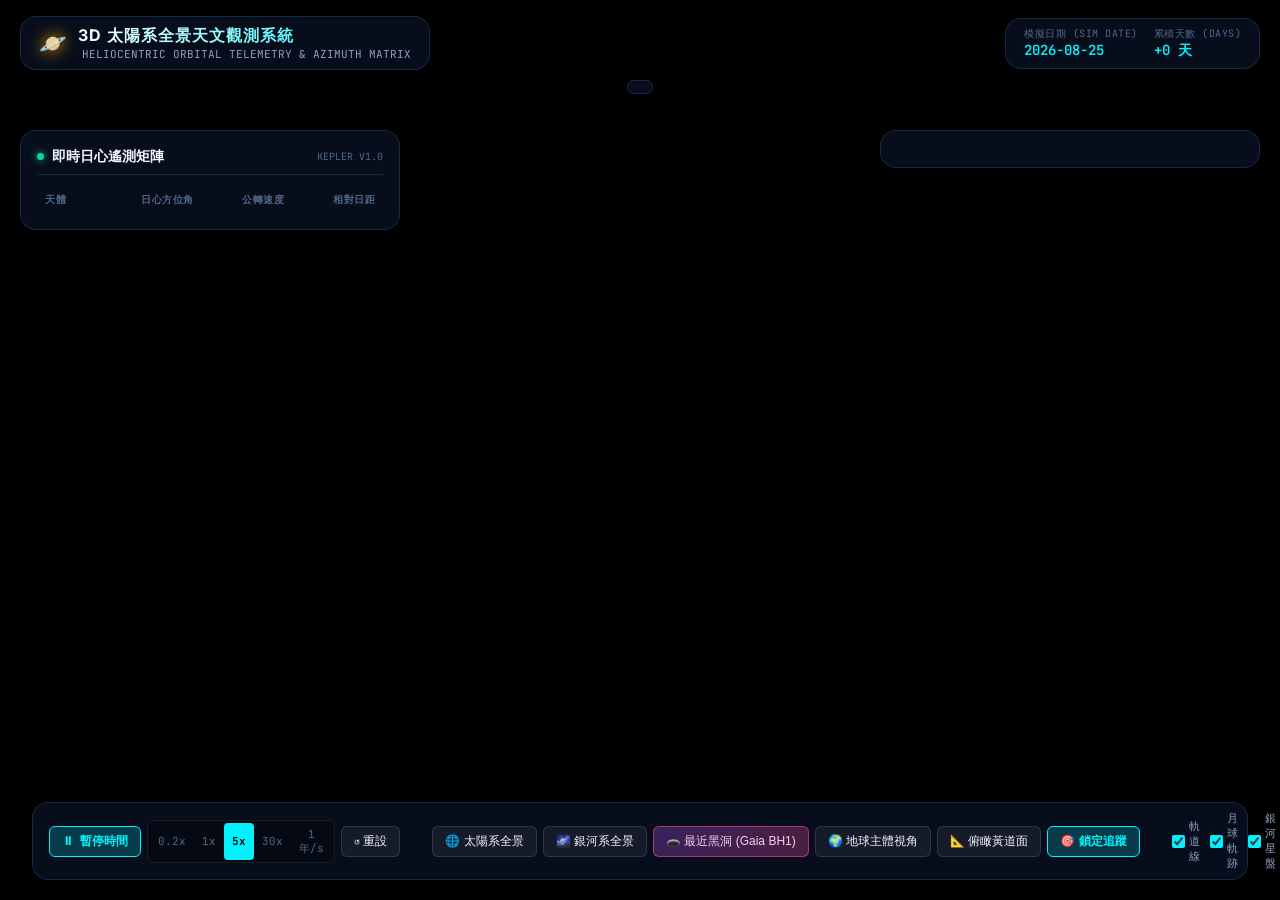
==== index.html @ bd29a531 "fix(graphics): calibrate Milky Way brightness and contrast down to deep-space cinematic aesthetic" ====
﻿<!DOCTYPE html>
<html lang="zh-TW">
<head>
  <meta charset="UTF-8">
  <meta name="viewport" content="width=device-width, initial-scale=1.0">
  <title>3D 太陽系全景互動模擬系統 - Solar System 3D Telemetry</title>
  
  <!-- Google Fonts: Inter, JetBrains Mono -->
  <link rel="preconnect" href="https://fonts.googleapis.com">
  <link rel="preconnect" href="https://fonts.gstatic.com" crossorigin>
  <link href="https://fonts.googleapis.com/css2?family=Inter:wght@300;400;600;700;800&family=JetBrains+Mono:wght@400;500;700&display=swap" rel="stylesheet">

  <link rel="stylesheet" href="css/styles.css?v=20260827_2220">

  <!-- Three.js & OrbitControls (Local offline libraries with CDN fallback) -->
  <script src="js/libs/three.min.js?v=20260827_2220"></script>
  <script src="js/libs/OrbitControls.js?v=20260827_2220"></script>
  <script>
    if (typeof THREE === 'undefined') {
      document.write('<script src="https://cdnjs.cloudflare.com/ajax/libs/three.js/r128/three.min.js"><\/script>');
      document.write('<script src="https://cdn.jsdelivr.net/npm/three@0.128.0/examples/js/controls/OrbitControls.js"><\/script>');
    }
  </script>
</head>
<body>

  <!-- 3D 渲染畫布容器 -->
  <div id="canvas-container"></div>

  <!-- 頂部資訊與遙測列 -->
  <header class="top-header">
    <div class="brand-section">
      <span class="brand-icon">🪐</span>
      <div>
        <div class="brand-title">3D 太陽系全景天文觀測系統</div>
        <div class="brand-subtitle">HELIOCENTRIC ORBITAL TELEMETRY & AZIMUTH MATRIX</div>
      </div>
    </div>

    <div class="time-telemetry-badge">
      <div class="time-item">
        <span class="time-label">模擬日期 (SIM DATE)</span>
        <span class="time-val" id="current-date-display">2026-08-25</span>
      </div>
      <div class="time-item">
        <span class="time-label">累積天數 (DAYS)</span>
        <span class="time-val" id="sim-days-display">+0 天</span>
      </div>
    </div>
  </header>

  <!-- 行星快速切換標籤列 -->
  <div class="planet-chips-bar" id="planet-chips-container">
    <!-- 由 JS 自動產生行星選取 Chips -->
  </div>

  <!-- 左側即時日心遙測矩陣 (Heliocentric Telemetry Matrix) -->
  <aside class="panel-left-telemetry" id="panel-matrix">
    <div class="panel-header">
      <div class="panel-title">
        <span class="live-indicator"></span>
        <span>即時日心遙測矩陣</span>
      </div>
      <span style="font-size: 10px; color: var(--text-dim); font-family: var(--font-mono);">KEPLER V1.0</span>
    </div>

    <div class="table-scroll-container">
      <table class="telemetry-table">
        <thead>
          <tr>
            <th>天體</th>
            <th>日心方位角</th>
            <th>公轉速度</th>
            <th>相對日距</th>
          </tr>
        </thead>
        <tbody id="telemetry-tbody">
          <!-- 由 JS 自動填入動態數據 -->
        </tbody>
      </table>
    </div>
  </aside>

  <!-- 右側天體全息詳細檔案 (Planet Inspector) -->
  <aside class="panel-right-inspector">
    <div id="planet-detail-card">
      <!-- 由 JS 動態注入選定行星卡片內容 -->
    </div>
  </aside>

  <!-- 底部懸浮控制中心 (Floating Control Dock) -->
  <nav class="bottom-dock">
    <!-- 時間控制器 -->
    <div class="dock-group">
      <button class="dock-btn active" id="btn-play-pause">
        <span class="icon">⏸</span> 暫停時間
      </button>
      <div class="speed-btn-group">
        <button class="speed-btn" data-speed="0.2">0.2x</button>
        <button class="speed-btn" data-speed="1">1x</button>
        <button class="speed-btn active" data-speed="5">5x</button>
        <button class="speed-btn" data-speed="30">30x</button>
        <button class="speed-btn" data-speed="365">1年/s</button>
      </div>
      <button class="dock-btn" id="btn-reset-time" title="重設時間至今日">
        ↺ 重設
      </button>
    </div>

    <div class="dock-divider"></div>

    <!-- 視角切換 -->
    <div class="dock-group">
      <button class="dock-btn" id="btn-view-overview">🌐 太陽系全景</button>
      <button class="dock-btn" id="btn-view-milkyway">🌌 銀河系全景</button>
      <button class="dock-btn highlight-bh" id="btn-view-bh1">🕳️ 最近黑洞 (Gaia BH1)</button>
      <button class="dock-btn" id="btn-view-earth">🌍 地球主體視角</button>
      <button class="dock-btn" id="btn-view-topdown">📐 俯瞰黃道面</button>
      <button class="dock-btn active" id="btn-view-focus">🎯 鎖定追蹤</button>
    </div>

    <div class="dock-divider"></div>

    <!-- 顯示圖層開關 -->
    <div class="dock-group layers-group">
      <label class="layer-label">
        <input type="checkbox" class="layer-toggle" data-layer="orbits" checked> 軌道線
      </label>
      <label class="layer-label">
        <input type="checkbox" class="layer-toggle" data-layer="moonOrbit" checked> 月球軌跡
      </label>
      <label class="layer-label">
        <input type="checkbox" class="layer-toggle" data-layer="milkyWay" checked> 銀河星盤
      </label>
      <label class="layer-label">
        <input type="checkbox" class="layer-toggle" data-layer="blackHoles" checked> 已知黑洞
      </label>
      <label class="layer-label">
        <input type="checkbox" class="layer-toggle" data-layer="azimuthRays" checked> 方位射線
      </label>
      <label class="layer-label">
        <input type="checkbox" class="layer-toggle" data-layer="labels" checked> 名稱標籤
      </label>
      <label class="layer-label">
        <input type="checkbox" class="layer-toggle" data-layer="eclipticGrid" checked> 黃道網格
      </label>
      <label class="layer-label">
        <input type="checkbox" class="layer-toggle" data-layer="asteroidBelt" checked> 小行星帶
      </label>
      <label class="layer-label">
        <input type="checkbox" class="layer-toggle" data-layer="comets" checked> 彗星系統
      </label>
    </div>
  </nav>

  <!-- 應用腳本鏈結 (加入版本號以強制瀏覽器更新快取) -->
  <script src="js/data.js?v=20260827_2220"></script>
  <script src="js/nasa-textures-data.js?v=20260827_2220"></script>
  <script src="js/textures.js?v=20260827_2220"></script>
  <script src="js/simulation.js?v=20260827_2220"></script>
  <script src="js/scene.js?v=20260827_2220"></script>
  <script src="js/app.js?v=20260827_2220"></script>
</body>
</html>
---- css/styles.css ----
/* ==========================================================================
   3D 太陽系互動觀測系統 - 現代航太科技視覺樣式 (Aero-Cyber Glassmorphism)
   ========================================================================== */

:root {
  --bg-space: #030712;
  --panel-bg: rgba(11, 19, 38, 0.72);
  --panel-border: rgba(64, 120, 200, 0.25);
  --panel-border-hover: rgba(0, 242, 254, 0.5);
  --accent-cyan: #00f2fe;
  --accent-blue: #4facfe;
  --accent-gold: #ffd166;
  --accent-green: #06d6a0;
  --accent-red: #ef476f;
  --text-main: #f3f6fc;
  --text-muted: #8ba2c4;
  --text-dim: #50688a;
  --font-mono: 'JetBrains Mono', 'Consolas', 'Courier New', monospace;
  --font-ui: 'Inter', -apple-system, BlinkMacSystemFont, 'Segoe UI', 'Microsoft JhengHei', sans-serif;
  --radius-sm: 6px;
  --radius-md: 10px;
  --radius-lg: 16px;
  --blur-val: blur(14px);
  --shadow-glow: 0 0 20px rgba(0, 242, 254, 0.15);
}

* {
  margin: 0;
  padding: 0;
  box-sizing: border-box;
  user-select: none;
}

body, html {
  width: 100%;
  height: 100%;
  overflow: hidden;
  background-color: var(--bg-space);
  font-family: var(--font-ui);
  color: var(--text-main);
}

#canvas-container {
  position: absolute;
  top: 0;
  left: 0;
  width: 100%;
  height: 100%;
  z-index: 1;
}

/* ==========================================================================
   頂部導覽列 (Top Header Bar)
   ========================================================================== */
.top-header {
  position: absolute;
  top: 16px;
  left: 20px;
  right: 20px;
  height: 54px;
  display: flex;
  justify-content: space-between;
  align-items: center;
  z-index: 10;
  pointer-events: none;
}

.brand-section {
  display: flex;
  align-items: center;
  gap: 12px;
  background: var(--panel-bg);
  backdrop-filter: var(--blur-val);
  border: 1px solid var(--panel-border);
  padding: 8px 18px;
  border-radius: var(--radius-lg);
  pointer-events: auto;
  box-shadow: 0 4px 20px rgba(0, 0, 0, 0.4);
}

.brand-icon {
  font-size: 22px;
  filter: drop-shadow(0 0 8px #ffaa00);
}

.brand-title {
  font-size: 16px;
  font-weight: 700;
  letter-spacing: 1px;
  background: linear-gradient(135deg, #ffffff 0%, var(--accent-cyan) 100%);
  -webkit-background-clip: text;
  -webkit-text-fill-color: transparent;
}

.brand-subtitle {
  font-size: 11px;
  color: var(--text-muted);
  font-family: var(--font-mono);
  margin-left: 4px;
}

.time-telemetry-badge {
  display: flex;
  align-items: center;
  gap: 16px;
  background: var(--panel-bg);
  backdrop-filter: var(--blur-val);
  border: 1px solid var(--panel-border);
  padding: 8px 18px;
  border-radius: var(--radius-lg);
  pointer-events: auto;
  font-family: var(--font-mono);
  box-shadow: 0 4px 20px rgba(0, 0, 0, 0.4);
}

.time-item {
  display: flex;
  flex-direction: column;
}

.time-label {
  font-size: 10px;
  color: var(--text-dim);
  text-transform: uppercase;
  letter-spacing: 0.5px;
}

.time-val {
  font-size: 14px;
  color: var(--accent-cyan);
  font-weight: 600;
}

/* ==========================================================================
   行星快速選取標籤列 (Planet Quick Chips)
   ========================================================================== */
.planet-chips-bar {
  position: absolute;
  top: 80px;
  left: 50%;
  transform: translateX(-50%);
  display: flex;
  gap: 6px;
  background: var(--panel-bg);
  backdrop-filter: var(--blur-val);
  border: 1px solid var(--panel-border);
  padding: 6px 12px;
  border-radius: 30px;
  z-index: 10;
  box-shadow: 0 4px 20px rgba(0, 0, 0, 0.3);
  max-width: 92vw;
  overflow-x: auto;
}

.planet-chips-bar::-webkit-scrollbar {
  display: none;
}

.planet-chip {
  background: transparent;
  border: 1px solid transparent;
  color: var(--text-muted);
  padding: 5px 12px;
  border-radius: 20px;
  font-size: 12px;
  cursor: pointer;
  display: flex;
  align-items: center;
  gap: 6px;
  transition: all 0.2s ease;
  white-space: nowrap;
}

.planet-chip:hover {
  background: rgba(255, 255, 255, 0.08);
  color: var(--text-main);
}

.planet-chip.active {
  background: rgba(0, 242, 254, 0.18);
  border-color: var(--accent-cyan);
  color: #ffffff;
  font-weight: 600;
  box-shadow: 0 0 12px rgba(0, 242, 254, 0.3);
}

.chip-color-dot {
  width: 8px;
  height: 8px;
  border-radius: 50%;
  display: inline-block;
}

/* ==========================================================================
   左側即時日心遙測面板 (Heliocentric Telemetry Matrix)
   ========================================================================== */
.panel-left-telemetry {
  position: absolute;
  top: 130px;
  left: 20px;
  width: 380px;
  max-height: calc(100vh - 250px);
  background: var(--panel-bg);
  backdrop-filter: var(--blur-val);
  border: 1px solid var(--panel-border);
  border-radius: var(--radius-lg);
  padding: 16px;
  z-index: 10;
  display: flex;
  flex-direction: column;
  box-shadow: 0 8px 32px rgba(0, 0, 0, 0.45);
  transition: transform 0.3s ease, opacity 0.3s ease;
}

.panel-header {
  display: flex;
  justify-content: space-between;
  align-items: center;
  margin-bottom: 12px;
  padding-bottom: 8px;
  border-bottom: 1px solid rgba(255, 255, 255, 0.1);
}

.panel-title {
  font-size: 14px;
  font-weight: 700;
  color: var(--text-main);
  display: flex;
  align-items: center;
  gap: 8px;
}

.live-indicator {
  width: 7px;
  height: 7px;
  border-radius: 50%;
  background-color: var(--accent-green);
  box-shadow: 0 0 8px var(--accent-green);
  animation: pulseLive 1.8s infinite;
}

@keyframes pulseLive {
  0% { transform: scale(0.9); opacity: 0.7; }
  50% { transform: scale(1.3); opacity: 1; }
  100% { transform: scale(0.9); opacity: 0.7; }
}

.table-scroll-container {
  overflow-y: auto;
  flex: 1;
}

.table-scroll-container::-webkit-scrollbar {
  width: 4px;
}

.table-scroll-container::-webkit-scrollbar-thumb {
  background: var(--text-dim);
  border-radius: 4px;
}

.telemetry-table {
  width: 100%;
  border-collapse: collapse;
  font-size: 12px;
}

.telemetry-table th {
  text-align: right;
  color: var(--text-dim);
  font-size: 10px;
  font-weight: 600;
  padding: 6px 8px;
  text-transform: uppercase;
  letter-spacing: 0.5px;
}

.telemetry-table th:first-child {
  text-align: left;
}

.telemetry-row {
  border-radius: var(--radius-sm);
  cursor: pointer;
  transition: background 0.15s ease;
}

.telemetry-row:hover {
  background: rgba(255, 255, 255, 0.05);
}

.telemetry-row.active-row {
  background: rgba(0, 242, 254, 0.12);
  outline: 1px solid rgba(0, 242, 254, 0.35);
}

.telemetry-table td {
  padding: 7px 8px;
  text-align: right;
  font-family: var(--font-mono);
  font-size: 11px;
}

.col-planet {
  text-align: left !important;
  font-family: var(--font-ui) !important;
  font-weight: 600;
  display: flex;
  align-items: center;
  gap: 8px;
  color: #ffffff;
}

.row-dot {
  width: 8px;
  height: 8px;
  border-radius: 50%;
}

.col-azimuth {
  color: var(--accent-cyan);
  font-weight: 600;
}

.col-speed {
  color: var(--accent-gold);
}

.col-dist {
  color: var(--text-muted);
}

/* ==========================================================================
   右側天體詳細資訊卡片 (Planet Detail Inspector)
   ========================================================================== */
.panel-right-inspector {
  position: absolute;
  top: 130px;
  right: 20px;
  width: 380px;
  max-height: calc(100vh - 250px);
  background: var(--panel-bg);
  backdrop-filter: var(--blur-val);
  border: 1px solid var(--panel-border);
  border-radius: var(--radius-lg);
  padding: 18px;
  z-index: 10;
  overflow-y: auto;
  box-shadow: 0 8px 32px rgba(0, 0, 0, 0.45);
}

.panel-right-inspector::-webkit-scrollbar {
  width: 4px;
}

.panel-right-inspector::-webkit-scrollbar-thumb {
  background: var(--text-dim);
  border-radius: 4px;
}

.card-header {
  border-left: 4px solid var(--accent-cyan);
  padding-left: 12px;
  margin-bottom: 16px;
  display: flex;
  justify-content: space-between;
  align-items: flex-start;
}

.planet-title {
  font-size: 20px;
  font-weight: 800;
  color: #ffffff;
}

.planet-en-name {
  font-size: 13px;
  font-weight: 400;
  color: var(--text-muted);
  font-family: var(--font-mono);
}

.planet-badge {
  display: inline-block;
  font-size: 10px;
  padding: 2px 8px;
  border-radius: 12px;
  margin-top: 4px;
  background: rgba(255, 255, 255, 0.1);
  color: var(--text-muted);
  font-weight: 600;
}

.planet-badge.star {
  background: rgba(255, 170, 0, 0.2);
  color: #ffaa00;
}

.btn-focus-direct {
  background: rgba(0, 242, 254, 0.15);
  border: 1px solid var(--accent-cyan);
  color: #ffffff;
  padding: 5px 10px;
  border-radius: var(--radius-sm);
  font-size: 11px;
  cursor: pointer;
  transition: all 0.2s ease;
}

.btn-focus-direct:hover {
  background: var(--accent-cyan);
  color: #030712;
}

/* 遙測即時卡片四格網格 */
.telemetry-grid {
  display: grid;
  grid-template-columns: 1fr 1fr;
  gap: 8px;
  margin-bottom: 16px;
}

.metric-box {
  background: rgba(255, 255, 255, 0.04);
  border: 1px solid rgba(255, 255, 255, 0.08);
  border-radius: var(--radius-md);
  padding: 10px;
}

.metric-box.highlight {
  background: rgba(0, 242, 254, 0.07);
  border-color: rgba(0, 242, 254, 0.3);
}

.metric-label {
  font-size: 10px;
  color: var(--text-muted);
  margin-bottom: 4px;
}

.metric-value {
  font-size: 15px;
  font-weight: 700;
  font-family: var(--font-mono);
  color: #ffffff;
}

.metric-box.highlight .metric-value {
  color: var(--accent-cyan);
}

.metric-sub {
  font-size: 10px;
  color: var(--text-dim);
  margin-top: 2px;
  font-family: var(--font-mono);
}

.section-title {
  font-size: 12px;
  color: var(--text-muted);
  text-transform: uppercase;
  letter-spacing: 0.8px;
  margin-bottom: 8px;
  border-bottom: 1px solid rgba(255, 255, 255, 0.08);
  padding-bottom: 4px;
}

.specs-table {
  width: 100%;
  font-size: 11px;
  margin-bottom: 16px;
}

.specs-table td {
  padding: 4px 0;
}

.specs-table td:first-child {
  color: var(--text-dim);
  width: 38%;
}

.specs-table td:last-child {
  color: var(--text-main);
  font-family: var(--font-mono);
  text-align: right;
}

.planet-desc {
  font-size: 12px;
  line-height: 1.6;
  color: var(--text-muted);
  margin-bottom: 10px;
}

.fun-fact-box {
  background: rgba(255, 209, 102, 0.08);
  border: 1px solid rgba(255, 209, 102, 0.25);
  border-radius: var(--radius-md);
  padding: 10px;
  font-size: 11px;
  line-height: 1.5;
  color: #ffe6a7;
  display: flex;
  gap: 8px;
}

/* ==========================================================================
   地月系統專屬面板樣式 (Earth-Moon Telemetry Card)
   ========================================================================== */
.moon-system-card {
  background: rgba(30, 60, 110, 0.25);
  border: 1px solid rgba(100, 180, 255, 0.35);
  border-radius: var(--radius-md);
  padding: 12px;
  margin-bottom: 16px;
  box-shadow: 0 4px 16px rgba(0, 50, 120, 0.2);
}

.moon-header {
  display: flex;
  align-items: center;
  gap: 8px;
  margin-bottom: 10px;
  padding-bottom: 6px;
  border-bottom: 1px solid rgba(255, 255, 255, 0.1);
}

.moon-icon {
  font-size: 16px;
  filter: drop-shadow(0 0 6px rgba(180, 220, 255, 0.8));
}

.moon-title {
  font-size: 12px;
  font-weight: 700;
  color: #bfe0ff;
  letter-spacing: 0.5px;
}

.moon-grid {
  display: grid;
  grid-template-columns: 1fr 1fr;
  gap: 8px;
  margin-bottom: 10px;
}

.moon-stat {
  background: rgba(0, 0, 0, 0.25);
  border: 1px solid rgba(255, 255, 255, 0.08);
  border-radius: var(--radius-sm);
  padding: 6px 8px;
  display: flex;
  flex-direction: column;
}

.m-lbl {
  font-size: 9px;
  color: var(--text-dim);
  text-transform: uppercase;
}

.m-val {
  font-size: 12px;
  font-weight: 700;
  font-family: var(--font-mono);
  color: #90d5ff;
  margin-top: 2px;
}

.btn-earth-view-mode {
  width: 100%;
  background: linear-gradient(135deg, rgba(0, 120, 255, 0.25), rgba(0, 242, 254, 0.25));
  border: 1px solid var(--accent-cyan);
  color: #ffffff;
  padding: 7px 12px;
  border-radius: var(--radius-sm);
  font-size: 12px;
  font-weight: 600;
  cursor: pointer;
  display: flex;
  align-items: center;
  justify-content: center;
  gap: 6px;
  transition: all 0.2s ease;
}

.btn-earth-view-mode:hover {
  background: var(--accent-cyan);
  color: #030712;
  box-shadow: 0 0 16px rgba(0, 242, 254, 0.4);
}

/* ==========================================================================
   底部懸浮控制中心 (Floating Bottom Control Dock)
   ========================================================================== */
.bottom-dock {
  position: absolute;
  bottom: 20px;
  left: 50%;
  transform: translateX(-50%);
  display: flex;
  gap: 12px;
  background: var(--panel-bg);
  backdrop-filter: var(--blur-val);
  border: 1px solid var(--panel-border);
  padding: 8px 16px;
  border-radius: var(--radius-lg);
  z-index: 10;
  box-shadow: 0 8px 32px rgba(0, 0, 0, 0.5);
  align-items: center;
  max-width: 95vw;
}

.dock-group {
  display: flex;
  align-items: center;
  gap: 6px;
}

.dock-divider {
  width: 1px;
  height: 24px;
  background: rgba(255, 255, 255, 0.15);
  margin: 0 4px;
}

.dock-btn {
  background: rgba(255, 255, 255, 0.06);
  border: 1px solid rgba(255, 255, 255, 0.12);
  color: var(--text-main);
  padding: 6px 12px;
  border-radius: var(--radius-sm);
  font-size: 12px;
  cursor: pointer;
  display: flex;
  align-items: center;
  gap: 6px;
  transition: all 0.2s ease;
  white-space: nowrap;
}

.dock-btn:hover {
  background: rgba(255, 255, 255, 0.14);
  border-color: rgba(255, 255, 255, 0.3);
}

.dock-btn.active {
  background: rgba(0, 242, 254, 0.2);
  border-color: var(--accent-cyan);
  color: var(--accent-cyan);
  font-weight: 600;
}

.speed-btn-group {
  display: flex;
  background: rgba(0, 0, 0, 0.3);
  border-radius: var(--radius-sm);
  padding: 2px;
  border: 1px solid rgba(255, 255, 255, 0.08);
}

.speed-btn {
  background: transparent;
  border: none;
  color: var(--text-dim);
  font-family: var(--font-mono);
  font-size: 11px;
  padding: 4px 8px;
  border-radius: 4px;
  cursor: pointer;
  transition: all 0.15s ease;
}

.speed-btn:hover {
  color: var(--text-main);
}

.speed-btn.active {
  background: var(--accent-cyan);
  color: #030712;
  font-weight: 700;
}

/* 圖層多選核取方塊樣式 */
.layers-group {
  display: flex;
  gap: 10px;
}

.layer-label {
  display: flex;
  align-items: center;
  gap: 4px;
  font-size: 11px;
  color: var(--text-muted);
  cursor: pointer;
}

.layer-label input[type="checkbox"] {
  accent-color: var(--accent-cyan);
  cursor: pointer;
}

/* ==========================================================================
   黑洞與銀河系專屬視覺樣式 (Black Holes & Milky Way Styles)
   ========================================================================== */

.chip-separator {
  width: 1px;
  height: 20px;
  background: rgba(255, 255, 255, 0.2);
  margin: 0 4px;
}

.black-hole-chip {
  background: rgba(147, 51, 234, 0.18) !important;
  border-color: rgba(168, 85, 247, 0.45) !important;
  color: #e9d5ff !important;
}

.black-hole-chip:hover {
  background: rgba(168, 85, 247, 0.35) !important;
  border-color: #c084fc !important;
  box-shadow: 0 0 12px rgba(168, 85, 247, 0.5);
}

.black-hole-chip.active {
  background: linear-gradient(135deg, rgba(168, 85, 247, 0.6), rgba(236, 72, 153, 0.6)) !important;
  border-color: #f472b6 !important;
  color: #ffffff !important;
  box-shadow: 0 0 16px rgba(236, 72, 153, 0.6);
}

.bh-dot {
  box-shadow: 0 0 8px currentColor;
  animation: pulse-bh 2s infinite ease-in-out;
}

@keyframes pulse-bh {
  0%, 100% { transform: scale(1); opacity: 0.9; }
  50% { transform: scale(1.35); opacity: 1; }
}

.dock-btn.highlight-bh {
  background: linear-gradient(135deg, rgba(168, 85, 247, 0.3), rgba(236, 72, 153, 0.3));
  border-color: rgba(236, 72, 153, 0.6);
  color: #fbcfe8;
}

.dock-btn.highlight-bh:hover, .dock-btn.highlight-bh.active {
  background: linear-gradient(135deg, #a855f7, #ec4899);
  border-color: #f472b6;
  color: #ffffff;
  box-shadow: 0 0 14px rgba(236, 72, 153, 0.6);
}

.black-hole-badge {
  background: rgba(168, 85, 247, 0.25) !important;
  color: #e879f9 !important;
  border: 1px solid rgba(232, 121, 249, 0.5) !important;
}

.bh-focus-btn {
  background: rgba(168, 85, 247, 0.2) !important;
  border-color: #c084fc !important;
  color: #f5d0fe !important;
}

.bh-focus-btn:hover {
  background: #a855f7 !important;
  color: #ffffff !important;
}

.highlight-bh-box {
  background: rgba(147, 51, 234, 0.15) !important;
  border-color: rgba(216, 70, 239, 0.4) !important;
}

.black-hole-fact {
  background: rgba(147, 51, 234, 0.12) !important;
  border-color: rgba(192, 132, 252, 0.35) !important;
}

/* ==========================================================================
   RWD 自適應排版
   ========================================================================== */
@media (max-width: 1100px) {
  .panel-left-telemetry {
    width: 300px;
  }
  .panel-right-inspector {
    width: 300px;
  }
}

@media (max-width: 900px) {
  .panel-left-telemetry {
    display: none; /* 小螢幕自動收折左側矩陣 */
  }
  .panel-right-inspector {
    width: calc(100vw - 40px);
    top: auto;
    bottom: 80px;
    right: 20px;
    max-height: 200px;
  }
  .bottom-dock {
    flex-wrap: wrap;
    justify-content: center;
    bottom: 10px;
  }
}
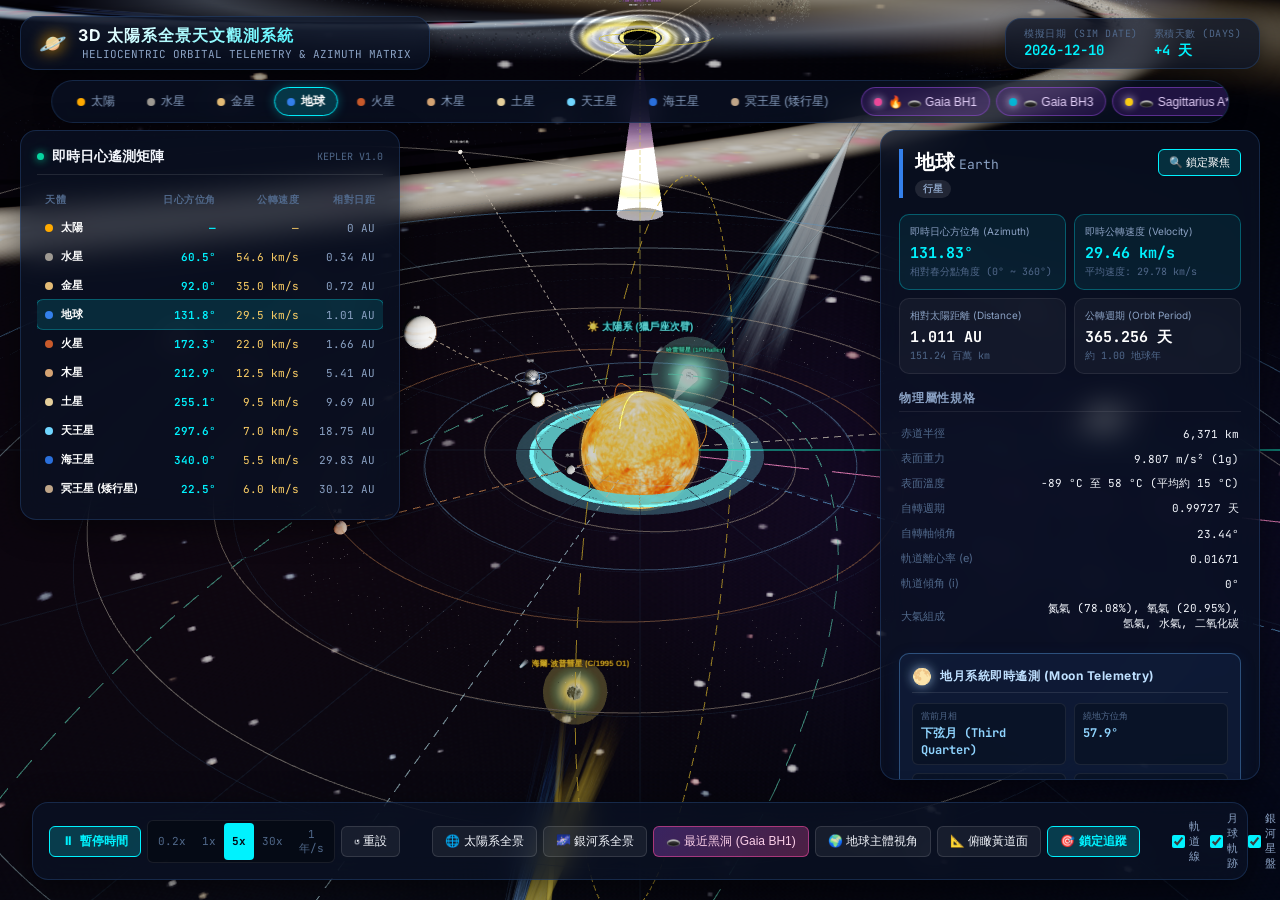
==== commit b89ac4b4: "fix(textures): restore createStarSpriteTexture and createRelativisticJetTexture, calibrate camera fa" ====
--- a/index.html
+++ b/index.html
@@ -10,11 +10,11 @@
   <link rel="preconnect" href="https://fonts.gstatic.com" crossorigin>
   <link href="https://fonts.googleapis.com/css2?family=Inter:wght@300;400;600;700;800&family=JetBrains+Mono:wght@400;500;700&display=swap" rel="stylesheet">
 
-  <link rel="stylesheet" href="css/styles.css?v=20260827_2220">
+  <link rel="stylesheet" href="css/styles.css?v=20260827_2228">
 
   <!-- Three.js & OrbitControls (Local offline libraries with CDN fallback) -->
-  <script src="js/libs/three.min.js?v=20260827_2220"></script>
-  <script src="js/libs/OrbitControls.js?v=20260827_2220"></script>
+  <script src="js/libs/three.min.js?v=20260827_2228"></script>
+  <script src="js/libs/OrbitControls.js?v=20260827_2228"></script>
   <script>
     if (typeof THREE === 'undefined') {
       document.write('<script src="https://cdnjs.cloudflare.com/ajax/libs/three.js/r128/three.min.js"><\/script>');
@@ -154,11 +154,11 @@
   </nav>
 
   <!-- 應用腳本鏈結 (加入版本號以強制瀏覽器更新快取) -->
-  <script src="js/data.js?v=20260827_2220"></script>
-  <script src="js/nasa-textures-data.js?v=20260827_2220"></script>
-  <script src="js/textures.js?v=20260827_2220"></script>
-  <script src="js/simulation.js?v=20260827_2220"></script>
-  <script src="js/scene.js?v=20260827_2220"></script>
-  <script src="js/app.js?v=20260827_2220"></script>
+  <script src="js/data.js?v=20260827_2228"></script>
+  <script src="js/nasa-textures-data.js?v=20260827_2228"></script>
+  <script src="js/textures.js?v=20260827_2228"></script>
+  <script src="js/simulation.js?v=20260827_2228"></script>
+  <script src="js/scene.js?v=20260827_2228"></script>
+  <script src="js/app.js?v=20260827_2228"></script>
 </body>
 </html>
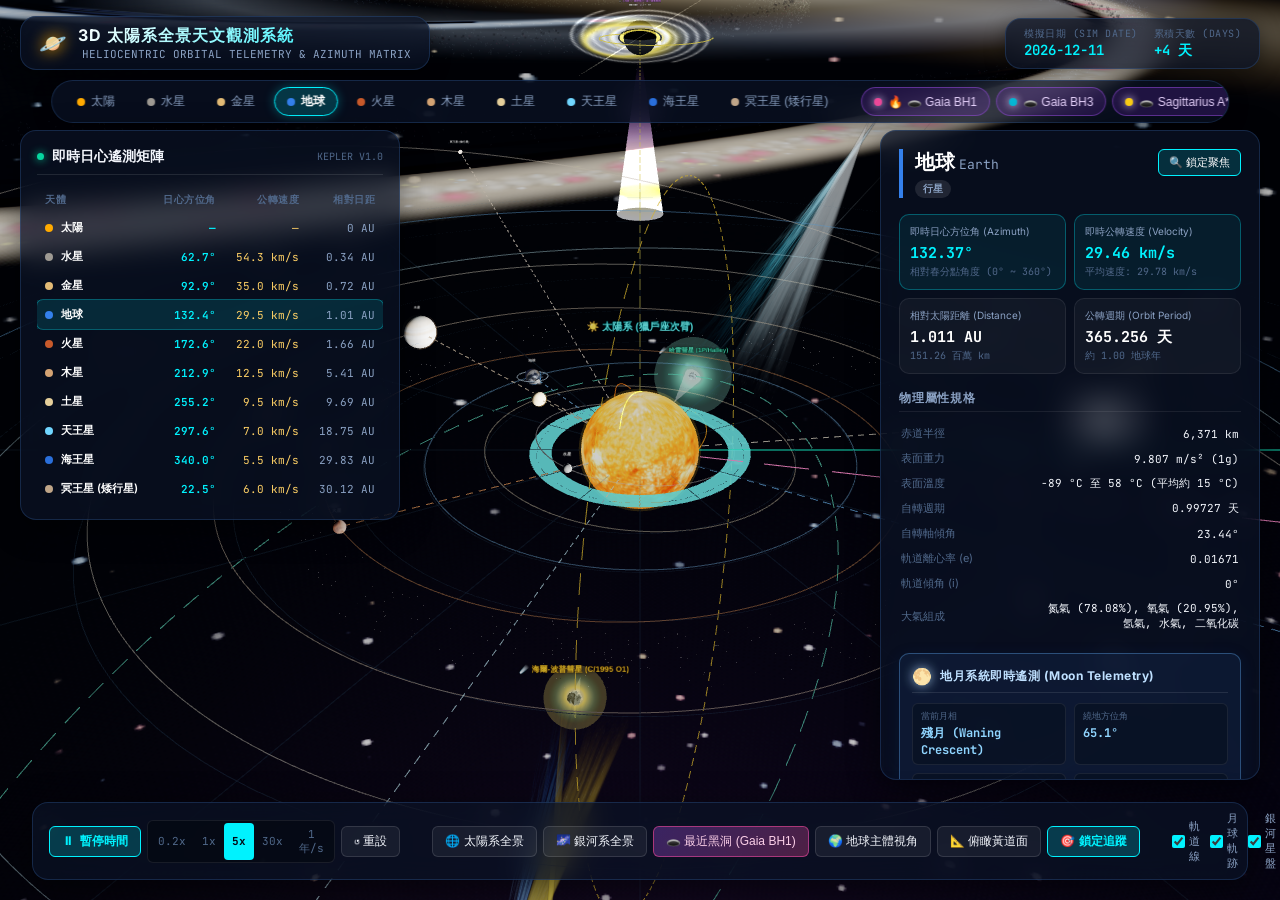
==== commit a5d2d3bc: "fix(ui): make Orion Spur solar system locator ring completely static and stable, remove scale pulsat" ====
--- a/index.html
+++ b/index.html
@@ -10,11 +10,11 @@
   <link rel="preconnect" href="https://fonts.gstatic.com" crossorigin>
   <link href="https://fonts.googleapis.com/css2?family=Inter:wght@300;400;600;700;800&family=JetBrains+Mono:wght@400;500;700&display=swap" rel="stylesheet">
 
-  <link rel="stylesheet" href="css/styles.css?v=20260827_2228">
+  <link rel="stylesheet" href="css/styles.css?v=20260827_2230">
 
   <!-- Three.js & OrbitControls (Local offline libraries with CDN fallback) -->
-  <script src="js/libs/three.min.js?v=20260827_2228"></script>
-  <script src="js/libs/OrbitControls.js?v=20260827_2228"></script>
+  <script src="js/libs/three.min.js?v=20260827_2230"></script>
+  <script src="js/libs/OrbitControls.js?v=20260827_2230"></script>
   <script>
     if (typeof THREE === 'undefined') {
       document.write('<script src="https://cdnjs.cloudflare.com/ajax/libs/three.js/r128/three.min.js"><\/script>');
@@ -154,11 +154,11 @@
   </nav>
 
   <!-- 應用腳本鏈結 (加入版本號以強制瀏覽器更新快取) -->
-  <script src="js/data.js?v=20260827_2228"></script>
-  <script src="js/nasa-textures-data.js?v=20260827_2228"></script>
-  <script src="js/textures.js?v=20260827_2228"></script>
-  <script src="js/simulation.js?v=20260827_2228"></script>
-  <script src="js/scene.js?v=20260827_2228"></script>
-  <script src="js/app.js?v=20260827_2228"></script>
+  <script src="js/data.js?v=20260827_2230"></script>
+  <script src="js/nasa-textures-data.js?v=20260827_2230"></script>
+  <script src="js/textures.js?v=20260827_2230"></script>
+  <script src="js/simulation.js?v=20260827_2230"></script>
+  <script src="js/scene.js?v=20260827_2230"></script>
+  <script src="js/app.js?v=20260827_2230"></script>
 </body>
 </html>
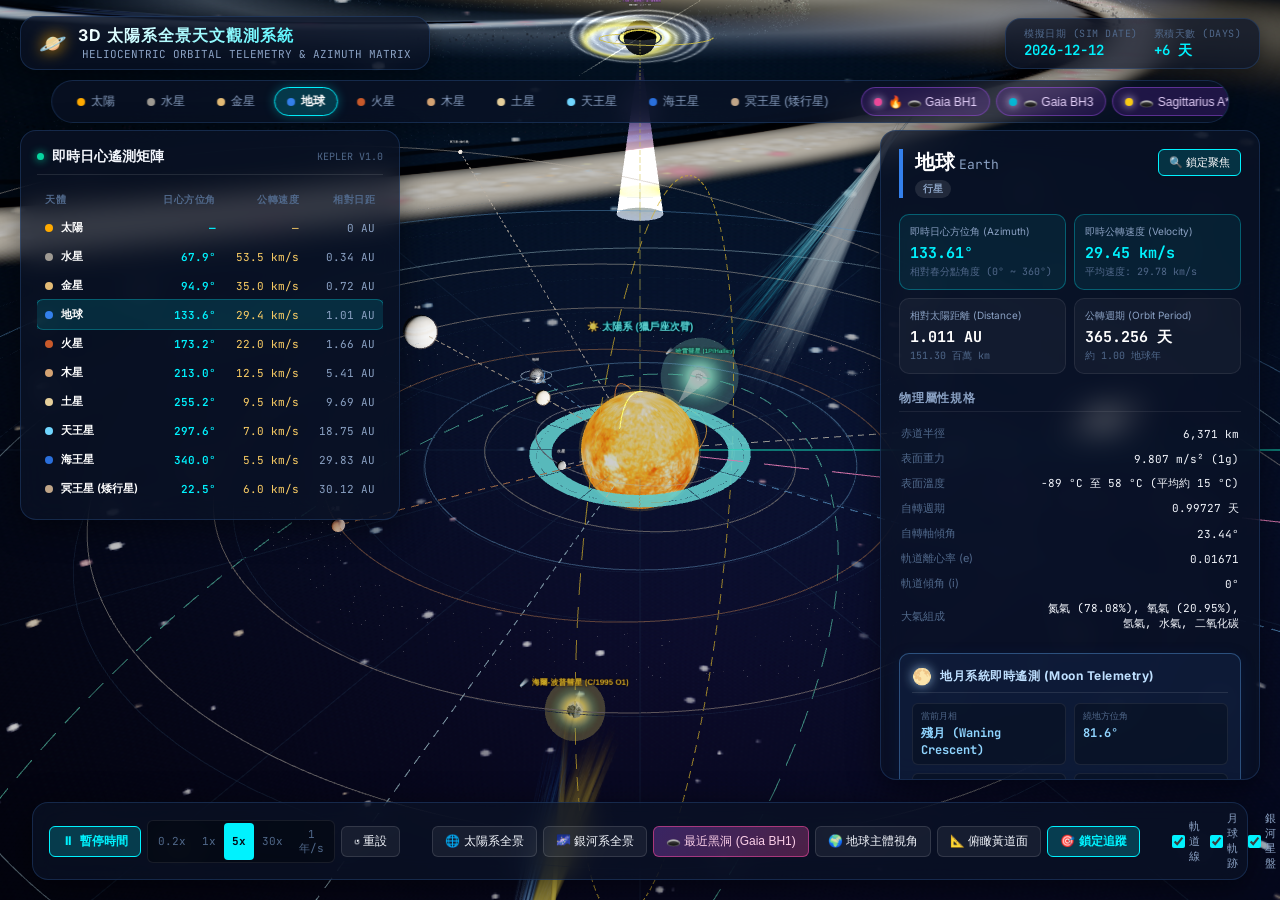
==== commit f974fa08: "feat: create standalone 3D Milky Way Explorer webpage with multi-wavelength spectrum, 3D Sgr A*, Fer" ====
--- a/index.html
+++ b/index.html
@@ -10,11 +10,11 @@
   <link rel="preconnect" href="https://fonts.gstatic.com" crossorigin>
   <link href="https://fonts.googleapis.com/css2?family=Inter:wght@300;400;600;700;800&family=JetBrains+Mono:wght@400;500;700&display=swap" rel="stylesheet">
 
-  <link rel="stylesheet" href="css/styles.css?v=20260827_2230">
+  <link rel="stylesheet" href="css/styles.css?v=20260827_2240">
 
   <!-- Three.js & OrbitControls (Local offline libraries with CDN fallback) -->
-  <script src="js/libs/three.min.js?v=20260827_2230"></script>
-  <script src="js/libs/OrbitControls.js?v=20260827_2230"></script>
+  <script src="js/libs/three.min.js?v=20260827_2240"></script>
+  <script src="js/libs/OrbitControls.js?v=20260827_2240"></script>
   <script>
     if (typeof THREE === 'undefined') {
       document.write('<script src="https://cdnjs.cloudflare.com/ajax/libs/three.js/r128/three.min.js"><\/script>');
@@ -154,11 +154,11 @@
   </nav>
 
   <!-- 應用腳本鏈結 (加入版本號以強制瀏覽器更新快取) -->
-  <script src="js/data.js?v=20260827_2230"></script>
-  <script src="js/nasa-textures-data.js?v=20260827_2230"></script>
-  <script src="js/textures.js?v=20260827_2230"></script>
-  <script src="js/simulation.js?v=20260827_2230"></script>
-  <script src="js/scene.js?v=20260827_2230"></script>
-  <script src="js/app.js?v=20260827_2230"></script>
+  <script src="js/data.js?v=20260827_2240"></script>
+  <script src="js/nasa-textures-data.js?v=20260827_2240"></script>
+  <script src="js/textures.js?v=20260827_2240"></script>
+  <script src="js/simulation.js?v=20260827_2240"></script>
+  <script src="js/scene.js?v=20260827_2240"></script>
+  <script src="js/app.js?v=20260827_2240"></script>
 </body>
 </html>
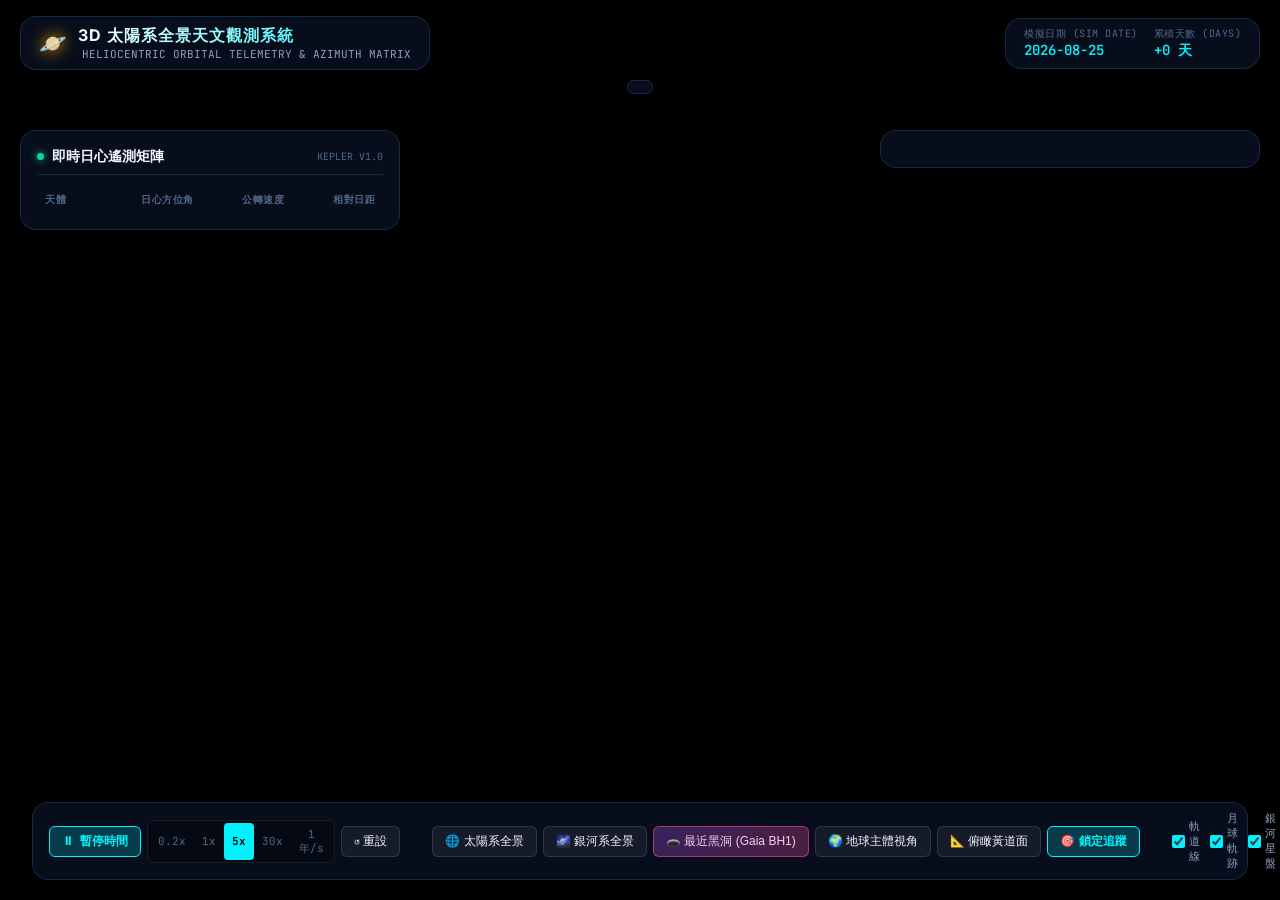
==== commit c6046879: "fix(galaxy): overhaul Milky Way to photorealistic warm golden-amber astrophotography palette, elimin" ====
--- a/index.html
+++ b/index.html
@@ -10,11 +10,11 @@
   <link rel="preconnect" href="https://fonts.gstatic.com" crossorigin>
   <link href="https://fonts.googleapis.com/css2?family=Inter:wght@300;400;600;700;800&family=JetBrains+Mono:wght@400;500;700&display=swap" rel="stylesheet">
 
-  <link rel="stylesheet" href="css/styles.css?v=20260827_2240">
+  <link rel="stylesheet" href="css/styles.css?v=20260830_2145">
 
   <!-- Three.js & OrbitControls (Local offline libraries with CDN fallback) -->
-  <script src="js/libs/three.min.js?v=20260827_2240"></script>
-  <script src="js/libs/OrbitControls.js?v=20260827_2240"></script>
+  <script src="js/libs/three.min.js?v=20260830_2145"></script>
+  <script src="js/libs/OrbitControls.js?v=20260830_2145"></script>
   <script>
     if (typeof THREE === 'undefined') {
       document.write('<script src="https://cdnjs.cloudflare.com/ajax/libs/three.js/r128/three.min.js"><\/script>');
@@ -154,11 +154,11 @@
   </nav>
 
   <!-- 應用腳本鏈結 (加入版本號以強制瀏覽器更新快取) -->
-  <script src="js/data.js?v=20260827_2240"></script>
-  <script src="js/nasa-textures-data.js?v=20260827_2240"></script>
-  <script src="js/textures.js?v=20260827_2240"></script>
-  <script src="js/simulation.js?v=20260827_2240"></script>
-  <script src="js/scene.js?v=20260827_2240"></script>
-  <script src="js/app.js?v=20260827_2240"></script>
+  <script src="js/data.js?v=20260830_2145"></script>
+  <script src="js/nasa-textures-data.js?v=20260830_2145"></script>
+  <script src="js/textures.js?v=20260830_2145"></script>
+  <script src="js/simulation.js?v=20260830_2145"></script>
+  <script src="js/scene.js?v=20260830_2145"></script>
+  <script src="js/app.js?v=20260830_2145"></script>
 </body>
 </html>
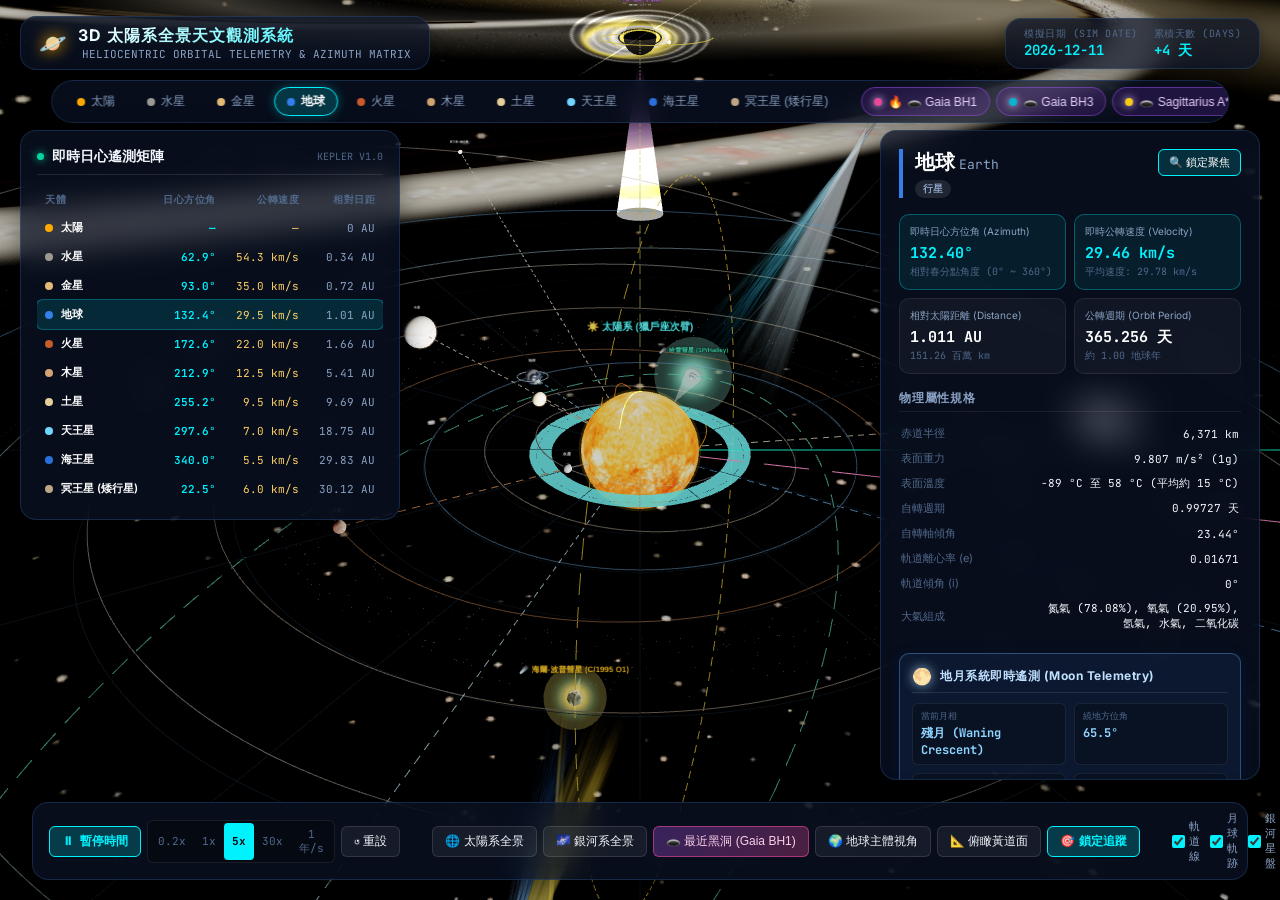
==== commit 9ae29639: "fix(textures): fix broken string concatenation syntax in createMilkyWayDiskTexture to resolve black " ====
--- a/index.html
+++ b/index.html
@@ -10,11 +10,11 @@
   <link rel="preconnect" href="https://fonts.gstatic.com" crossorigin>
   <link href="https://fonts.googleapis.com/css2?family=Inter:wght@300;400;600;700;800&family=JetBrains+Mono:wght@400;500;700&display=swap" rel="stylesheet">
 
-  <link rel="stylesheet" href="css/styles.css?v=20260830_2145">
+  <link rel="stylesheet" href="css/styles.css?v=20260830_2155">
 
   <!-- Three.js & OrbitControls (Local offline libraries with CDN fallback) -->
-  <script src="js/libs/three.min.js?v=20260830_2145"></script>
-  <script src="js/libs/OrbitControls.js?v=20260830_2145"></script>
+  <script src="js/libs/three.min.js?v=20260830_2155"></script>
+  <script src="js/libs/OrbitControls.js?v=20260830_2155"></script>
   <script>
     if (typeof THREE === 'undefined') {
       document.write('<script src="https://cdnjs.cloudflare.com/ajax/libs/three.js/r128/three.min.js"><\/script>');
@@ -154,11 +154,11 @@
   </nav>
 
   <!-- 應用腳本鏈結 (加入版本號以強制瀏覽器更新快取) -->
-  <script src="js/data.js?v=20260830_2145"></script>
-  <script src="js/nasa-textures-data.js?v=20260830_2145"></script>
-  <script src="js/textures.js?v=20260830_2145"></script>
-  <script src="js/simulation.js?v=20260830_2145"></script>
-  <script src="js/scene.js?v=20260830_2145"></script>
-  <script src="js/app.js?v=20260830_2145"></script>
+  <script src="js/data.js?v=20260830_2155"></script>
+  <script src="js/nasa-textures-data.js?v=20260830_2155"></script>
+  <script src="js/textures.js?v=20260830_2155"></script>
+  <script src="js/simulation.js?v=20260830_2155"></script>
+  <script src="js/scene.js?v=20260830_2155"></script>
+  <script src="js/app.js?v=20260830_2155"></script>
 </body>
 </html>
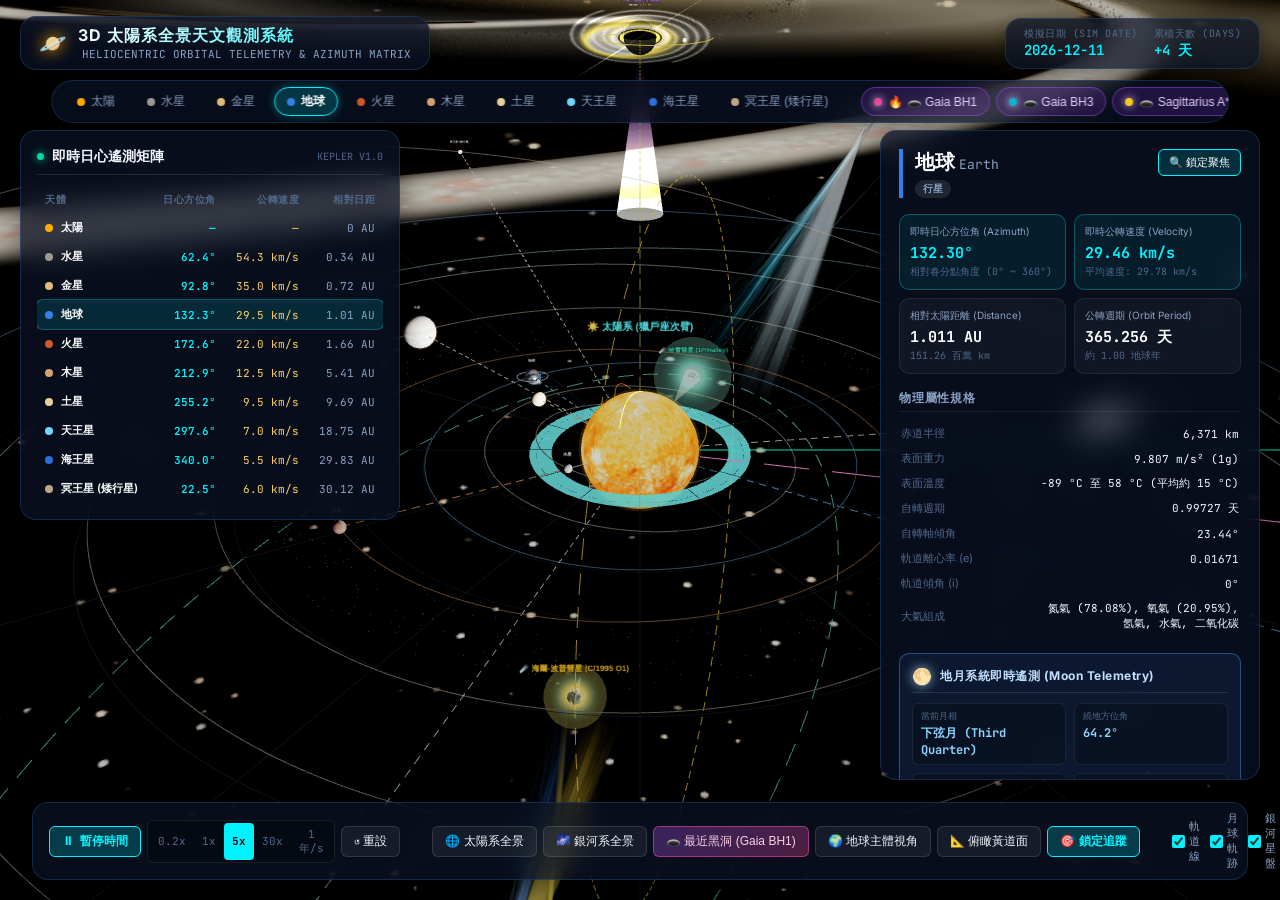
==== commit 275cedb2: "chore: commit update v20260830_2200 - synchronized all 3D astronomy modules" ====
--- a/index.html
+++ b/index.html
@@ -10,11 +10,11 @@
   <link rel="preconnect" href="https://fonts.gstatic.com" crossorigin>
   <link href="https://fonts.googleapis.com/css2?family=Inter:wght@300;400;600;700;800&family=JetBrains+Mono:wght@400;500;700&display=swap" rel="stylesheet">
 
-  <link rel="stylesheet" href="css/styles.css?v=20260830_2155">
+  <link rel="stylesheet" href="css/styles.css?v=20260830_2200">
 
   <!-- Three.js & OrbitControls (Local offline libraries with CDN fallback) -->
-  <script src="js/libs/three.min.js?v=20260830_2155"></script>
-  <script src="js/libs/OrbitControls.js?v=20260830_2155"></script>
+  <script src="js/libs/three.min.js?v=20260830_2200"></script>
+  <script src="js/libs/OrbitControls.js?v=20260830_2200"></script>
   <script>
     if (typeof THREE === 'undefined') {
       document.write('<script src="https://cdnjs.cloudflare.com/ajax/libs/three.js/r128/three.min.js"><\/script>');
@@ -154,11 +154,11 @@
   </nav>
 
   <!-- 應用腳本鏈結 (加入版本號以強制瀏覽器更新快取) -->
-  <script src="js/data.js?v=20260830_2155"></script>
-  <script src="js/nasa-textures-data.js?v=20260830_2155"></script>
-  <script src="js/textures.js?v=20260830_2155"></script>
-  <script src="js/simulation.js?v=20260830_2155"></script>
-  <script src="js/scene.js?v=20260830_2155"></script>
-  <script src="js/app.js?v=20260830_2155"></script>
+  <script src="js/data.js?v=20260830_2200"></script>
+  <script src="js/nasa-textures-data.js?v=20260830_2200"></script>
+  <script src="js/textures.js?v=20260830_2200"></script>
+  <script src="js/simulation.js?v=20260830_2200"></script>
+  <script src="js/scene.js?v=20260830_2200"></script>
+  <script src="js/app.js?v=20260830_2200"></script>
 </body>
 </html>
